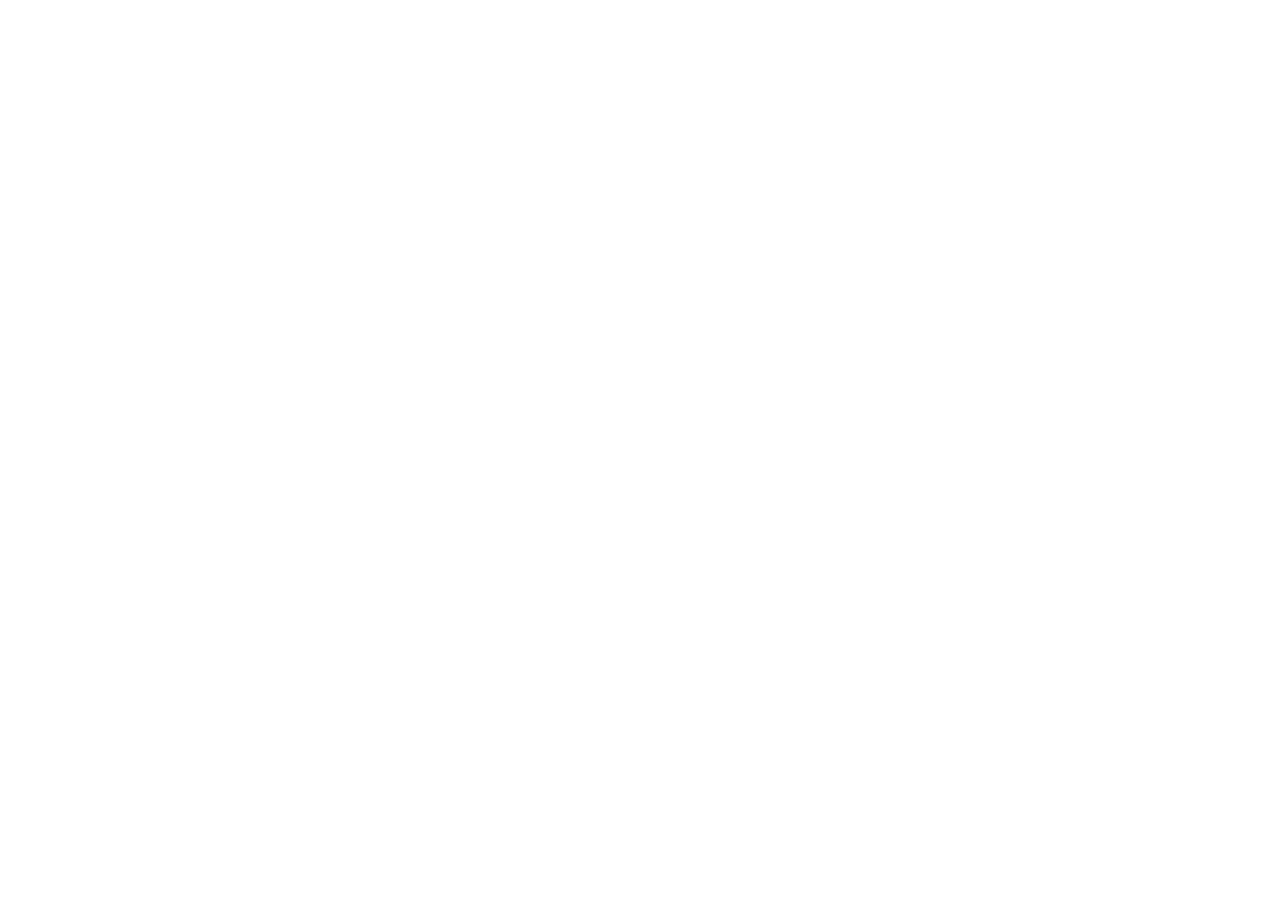
==== index.html @ 85d48e86 "Add new CSS files for layout and styling improvements - Created blog.css for navigation and card com" ====
<!doctype html>
<html lang="en">
  <head>
    <meta charset="UTF-8" />
    <meta name="viewport" content="width=device-width, initial-scale=1.0" />
    <link
      rel="stylesheet"
      href="https://fonts.googleapis.com/css2?family=Material+Symbols+Outlined:opsz,wght,FILL,GRAD@20..48,100..700,0..1,-50..200&amp;icon_names=share,visibility"
    />
    <link rel="stylesheet" href="./static/reset.css" />
    <link rel="stylesheet" href="./static/base.css" />
    <link rel="stylesheet" href="./static/index.css" />
    <title>2026_最終任務 - 個人品牌網站</title>
  </head>
  <body></body>
</html>
---- static/base.css ----
/* 載入字形 */
/* 1. 載入 Noto Sans 字體 (你原本就有的) */
@import url("https://fonts.googleapis.com/css2?family=Noto+Sans:ital,wght@0,100..900;1,100..900&display=swap");
/* ✨ 2. 載入 Google Material Symbols 圖標庫 */
@import url("https://fonts.googleapis.com/css2?family=Material+Symbols+Outlined:opsz,wght,FILL,GRAD@20..48,100..700,0..1,-50..200");
/* ✨ 3. 載入 Bootstrap Icons 圖標庫 */
@import url("https://cdn.jsdelivr.net/npm/bootstrap-icons@1.11.3/font/bootstrap-icons.min.css");

/* 設定設計稿色票變數 */
:root {
  --column: 12; /* 拆分成 12 格網格系統 */
  --gutter: 24px; /* gutter 配置 24px */

  /* Primary */
  --color-primary-50: #fdf7f1;
  --color-primary-100: #fde6cf;
  --color-primary-500: #f5b87b;
  --color-primary-900: #24140b;

  /* Neutral */
  --color-neutral-0: #ffffff;
  --color-neutral-500: #737373;
  --color-neutral-700: #404040;
  --color-neutral-900: #1e1e1e;

  /* Dark */
  --color-dark-40a: rgba(0, 0, 0, 0.4);
  --color-dark-60a: rgba(0, 0, 0, 0.6);
}

/* 全域通用設定 */
*,
*::before,
*::after {
  box-sizing: border-box;
}

input,
textarea {
  font: inherit;
  color: inherit;
}

textarea {
  resize: none;
}

body {
  line-height: 1.5;
  letter-spacing: 0.02em;
  font-family: "Noto Sans", sans-serif;
}

img {
  vertical-align: middle;
  max-width: 100%;
}

a {
  text-decoration: none;
  color: inherit; /* 繼承父層顏色 */
}

/* google icon 預設設定 */

.material-symbols-outlined {
  font-variation-settings:
    "FILL" 0,
    "wght" 400,
    "GRAD" 0,
    "opsz" 24;
  font-size: 20px;
  display: block;
}

/* 設計稿字型 class 設定 */
/* heading-lg 以下沿用 body 的 line-height: 1.5 */
/* ----------- */

/* Display - font-weight: 700 */
.display-1 {
  font-size: 300px;
  font-weight: 700;
  line-height: 1.2;
}

.display-2 {
  font-size: 160px;
  font-weight: 700;
  line-height: 1.2;
}

/* Heading - font-weight: 700 */

.heading-xxxl {
  font-size: clamp(2.5rem, 1.893rem + 2.589vw, 5rem);
  font-weight: 700;
  line-height: 1.2;
}

.heading-xxl {
  font-size: 48px;
  font-weight: 700;
  line-height: 1.2;
}

.heading-xl {
  font-size: 40px;
  font-weight: 700;
  line-height: 1.2;
}

.heading-lg {
  font-size: 32px;
  font-weight: 700;
}

.heading-md {
  font-size: 28px;
  font-weight: 700;
}
.heading-sm {
  font-size: 24px;
  font-weight: 700;
}
.heading-xs {
  font-size: 20px;
  font-weight: 700;
}
.heading-xxs {
  font-size: 18px;
  font-weight: 700;
}
.heading-xxxs {
  font-size: 16px;
  font-weight: 700;
}
.heading-xxxxs {
  font-size: 14px;
  font-weight: 700;
}

/* Label - font-weight: 500 */
.label-md {
  font-size: 16px;
  font-weight: 500;
}
.label-sm {
  font-size: 14px;
  font-weight: 500;
}
.label-xs {
  font-size: 13px;
  font-weight: 500;
}

/* Paragraph - font-weight: 500 */
.paragraph-md {
  font-size: 16px;
  font-weight: 500;
}
.paragraph-sm {
  font-size: 14px;
  font-weight: 500;
}
.paragraph-xs {
  font-size: 13px;
  font-weight: 500;
}

/* utility class 通用設定 */
/* ----------- */

.btn-reset {
  border: 0;
  background: transparent; /* 移除按鈕預設背景 */
  color: inherit; /* 繼承父層文字顏色 */
  font: inherit; /* 繼承父層字型設定 */
  cursor: pointer; /* 滑鼠移入時顯示手型游標 */
}

.btn-outline {
  border: 1px solid currentColor;
}

.flex-1 {
  flex: 1;
}

.d-flex {
  display: flex;
}

.d-none {
  display: none;
}

.d-block {
  display: block;
}

.d-inline-block {
  display: inline-block;
}

.flex-wrap {
  flex-wrap: wrap;
}

.align-items-center {
  align-items: center;
}

.align-items-start {
  align-items: flex-start;
}

.justify-content-between {
  justify-content: space-between;
}

.justify-content-center {
  justify-content: center;
}

.gap-8 {
  gap: 8px;
}

.gap-12 {
  gap: 12px;
}

.gap-24 {
  gap: 24px;
}

.m-auto {
  margin: auto;
}

.ml-auto {
  margin-left: auto;
}

.mr-4 {
  margin-right: 4px;
}

.mb-4 {
  margin-bottom: 4px;
}

.mb-12 {
  margin-bottom: 12px;
}

.mb-24 {
  margin-bottom: 24px;
}

.mb-40 {
  margin-bottom: 40px;
}

.mb-92 {
  margin-bottom: 92px;
}

.mr-12 {
  margin-right: 12px;
}

.mr-24 {
  margin-right: 24px;
}

.mb-60 {
  margin-bottom: 60px;
}

.pb-4 {
  padding-bottom: 4px;
}

.p-8 {
  padding: 8px;
}

.p-12 {
  padding: 12px;
}

.p-24 {
  padding: 24px;
}

.p-40 {
  padding: 40px;
}

.py-12 {
  padding-top: 12px;
  padding-bottom: 12px;
}

.py-20 {
  padding-top: 20px;
  padding-bottom: 20px;
}

.py-28 {
  padding-top: 28px;
  padding-bottom: 28px;
}

.py-80 {
  padding-top: 80px;
  padding-bottom: 80px;
}

.px-24 {
  padding-left: 24px;
  padding-right: 24px;
}

.px-40 {
  padding-left: 40px;
  padding-right: 40px;
}

.pr-16 {
  padding-right: 16px;
}

.pl-24 {
  padding-left: 24px;
}

.pl-28 {
  padding-left: 28px;
}

.pl-32 {
  padding-left: 32px;
}

.text-neutral-700 {
  color: var(--color-neutral-700);
}

.bg-transparent {
  background-color: transparent;
}

.bg-neutral-0 {
  background-color: var(--color-neutral-0);
}

.bg-neutral-700 {
  background-color: var(--color-neutral-700);
}

.bg-primary-900 {
  background-color: var(--color-primary-900);
}

.bg-primary-50 {
  background-color: var(--color-primary-50);
}

.bg-primary-900 {
  background-color: var(--color-primary-900);
}

.text-neutral-0 {
  color: var(--color-neutral-0);
}

.sticky-top {
  position: sticky;
  top: 0;
}

.rounded-40 {
  border-radius: 40px;
}

.rounded-full {
  border-radius: 999px;
}

.rounded-circle {
  border-radius: 50%;
}

.relative {
  position: relative;
}

.border-0 {
  border: none;
}

.flex-col {
  flex-direction: column;
}

.h-80 {
  height: 80px;
}

.w-80 {
  width: 80px;
}

.w-full {
  width: 100%;
}

.h-full {
  height: 100%;
}

.min-h-0 {
  min-height: 0px;
}

.overflow-x-auto {
  overflow-x: auto;
}

.focus-outline-0:focus-visible {
  outline: 0;
}

/* 隱藏捲軸寬度 */
.hide-scrollbar {
  scrollbar-width: none;

  &::-webkit-scrollbar {
    display: none; /* Safari 專用 */
  }
}

/* z-index 層級控制（數字越大越上層） */
.z-index-1 {
  z-index: 1;
}

.text-24 {
  font-size: 24px;
}

.text-28 {
  font-size: 28px;
}

.text-center {
  text-align: center;
}

.bg-cover-center {
  background-repeat: no-repeat;
  background-size: cover;
  background-position: center;
}

.line-height-1 {
  line-height: 1;
}

.object-fit-cover {
  width: 100%;
  height: 100%;
  object-fit: cover;
}

/* container 設定 */

.container {
  max-width: 1320px;
  padding: 0px 12px;
  margin: auto;
}

/* 格線系統設定 */
/* 網格欄寬計算公式：(容器寬度 - 所有 gutter) / 總欄數 * 佔用欄數 + 欄內 gutter */
/* gutter 總寬 = 24px * 11（12欄之間共 11 個間距） */

.col-2 {
  --span: 2;
  --gap-count: calc(var(--span) - 1);
  width: calc(
    (100% - var(--gutter) * (var(--column) - 1)) / var(--column) * var(--span) +
      var(--gutter) * var(--gap-count)
  );
}

.col-3 {
  --span: 3;
  --gap-count: calc(var(--span) - 1);
  width: calc(
    (100% - var(--gutter) * (var(--column) - 1)) / var(--column) * var(--span) +
      var(--gutter) * var(--gap-count)
  );
}

.col-4 {
  --span: 4;
  --gap-count: calc(var(--span) - 1);
  width: calc(
    (100% - var(--gutter) * (var(--column) - 1)) / var(--column) * var(--span) +
      var(--gutter) * var(--gap-count)
  );
}

.col-5 {
  --span: 5;
  --gap-count: calc(var(--span) - 1);
  width: calc(
    (100% - var(--gutter) * (var(--column) - 1)) / var(--column) * var(--span) +
      var(--gutter) * var(--gap-count)
  );
}

.col-7 {
  --span: 7;
  --gap-count: calc(var(--span) - 1);
  width: calc(
    (100% - var(--gutter) * (var(--column) - 1)) / var(--column) * var(--span) +
      var(--gutter) * var(--gap-count)
  );
}

.col-10 {
  --span: 10;
  --gap-count: calc(var(--span) - 1);
  width: calc(
    (100% - var(--gutter) * (var(--column) - 1)) / var(--column) * var(--span) +
      var(--gutter) * var(--gap-count)
  );
}

.col-12 {
  --span: 12;
  --gap-count: calc(var(--span) - 1);
  width: calc(
    (100% - var(--gutter) * (var(--column) - 1)) / var(--column) * var(--span) +
      var(--gutter) * var(--gap-count)
  );
}

@media (max-width: 992px) {
  .d-mb-block {
    display: block;
  }

  .heading-mobile-xl {
    font-size: 40px;
    font-weight: 700;
    line-height: 1.2;
  }

  .paragraph-mobile-sm {
    font-size: 14px;
    font-weight: 500;
  }

  .mb-md-0 {
    margin-bottom: 0px;
  }

  .mb-md-8 {
    margin-bottom: 8px;
  }

  .mb-md-32 {
    margin-bottom: 32px;
  }

  .mx-md--12 {
    margin-left: -12px;
    margin-right: -12px;
  }

  .mb-md-24 {
    margin-bottom: 24px;
  }

  .mb-md-12 {
    margin-bottom: 12px;
  }

  .pl-md-20 {
    padding-left: 20px;
  }

  .px-md-0 {
    padding-left: 0px;
    padding-right: 0px;
  }

  .px-md-12 {
    padding-left: 12px;
    padding-right: 12px;
  }

  .px-md-16 {
    padding-left: 16px;
    padding-right: 16px;
  }

  .py-md-16 {
    padding-top: 16px;
    padding-bottom: 16px;
  }

  .py-md-40 {
    padding-top: 40px;
    padding-bottom: 40px;
  }

  .p-md-24 {
    padding: 24px;
  }

  .pb-md-24 {
    padding-bottom: 24px;
  }

  .pb-md-16 {
    padding-bottom: 16px;
  }

  .mr-md-12 {
    margin-right: 12px;
  }

  .label-mobile-sm {
    font-size: 14px;
    font-weight: 500;
  }

  .col-md-12 {
    --span: 12;
    --gap-count: calc(var(--span) - 1);
    width: calc(
      (100% - var(--gutter) * (var(--column) - 1)) / var(--column) *
        var(--span) + var(--gutter) * var(--gap-count)
    );
  }

  .flex-md-col {
    flex-direction: column;
  }

  .d-md-block {
    display: block;
  }

  .d-md-none {
    display: none;
  }

  .order-md-1 {
    order: 1;
  }

  .order-md-2 {
    order: 2;
  }

  .rounded-md-32 {
    border-radius: 32px;
  }

  .gap-md-0 {
    gap: 0;
  }

  .gap-md-12 {
    gap: 12px;
  }

  .overflow-x-auto {
    overflow-x: auto;
  }

  .label-mobile-sm {
    font-size: 14px;
    font-weight: 500;
  }

  .lable-mobile-sm {
    font-size: 14px;
    font-weight: 500;
  }

  .heading-mobile-xl {
    font-size: 40px;
    font-weight: 700;
    line-height: 1.2;
  }

  .heading-mobile-sm {
    font-size: 24px;
    font-weight: 700;
  }

  .heading-mobile-xxxxs {
    font-size: 14px;
    font-weight: 700;
  }

  .heading-mobile-xs {
    font-size: 20px;
    font-weight: 700;
  }

  .heading-mobile-md {
    font-size: 24px;
    font-weight: 700;
  }

  .paragraph-mobile-xs {
    font-size: 13px;
    font-weight: 500;
  }

  .text-md-20 {
    font-size: 20px;
  }

  .text-md-24 {
    font-size: 24px;
  }

  .py-md-40 {
    padding-top: 40px;
    padding-bottom: 40px;
  }

  .p-md-12 {
    padding: 12px;
  }
  .mr-md-8 {
    margin-right: 8px;
  }
}

.hero {
  height: calc(
    100vh - 64px
  ); /* 桌機版扣除導覽列高度後，讓 hero 填滿剩餘螢幕高度 */
  overflow: hidden; /* 隱藏超出 hero 高度範圍的內容 */
}

.btn {
  padding: 12px 24px;
  border: none;
  border-radius: 999px;
  font: inherit;
  cursor: pointer;
}

.resume {
  border: 1px solid var(--color-neutral-700);
}

/* 以下均為裝飾物定位 */

.decorate-1 {
  position: absolute;
  top: 97px;
  left: -81px;
}

.decorate-2 {
  position: absolute;
  bottom: 87px;
  right: -80px;
}

.decorate-3 {
  position: absolute;

  &.flower-left-bottom {
    width: 80px;
    height: 80px;
    bottom: 192px;
    left: 391px;
  }

  &.flower-left-top {
    top: 56px;
    left: -226px;
  }

  &.flower-right-center {
    top: 206px;
    right: -170px;
  }
}

.decorate-4 {
  position: absolute;
  top: 120px;
  left: -87px;
}

.decorate-5 {
  position: absolute;
  left: 211px;
  bottom: 83.53px;
}

.decorate-6 {
  display: none;
}

/* Service 區塊樣式 */

.card-list .card {
  min-width: 306px;
}

/* Projects 區塊樣式 */

.project-card {
  &:nth-of-type(1) {
    background-image: url("https://github.com/hexschool/2022-web-layout-training/blob/main/2026-web-camp/project_1.png?raw=true");
  }

  &:nth-of-type(2) {
    background-image: url("https://github.com/hexschool/2022-web-layout-training/blob/main/2026-web-camp/project_2.png?raw=true");
  }

  &:nth-of-type(3) {
    background-image: url("https://github.com/hexschool/2022-web-layout-training/blob/main/2026-web-camp/project_3.png?raw=true");
  }
}

.project-content {
  max-width: 386px;
}

/* Subscription 區塊樣式  */

.subscriptions {
  position: relative;
  background-image: url(https://github.com/hexschool/2022-web-layout-training/blob/main/2026-web-camp/subscription_bg.png?raw=true);
  background-repeat: no-repeat;
  background-position: center;
  background-size: cover;

  &::before {
    content: "";
    display: block;
    width: 100%;
    height: 100%;
    background-color: var(--color-dark-60a);
    position: absolute;
    top: 0;
    left: 0;
  }
}

@media (max-width: 992px) {
  /* 手機版套用的 gap 規則 */
  .gap-md-12 {
    gap: 12px;
  }

  /* 手機版導覽文字樣式  */
  .label-mobile-sm {
    font-size: 14px;
    font-weight: 500;
  }

  /* ✨✨✨ 遮罩樣式 */
  .menu-open .mask {
    position: fixed;
    top: 0;
    left: 0;
    height: 100%;
    width: 100%;
    background-color: rgba(0, 0, 0, 0.6);
  }

  /* ✨✨✨ body 要隱藏捲軸 */
  body.menu-open {
    overflow: hidden;
  }

  .hero {
    height: calc(100vh - 68px);
  }

  .decorate-1 {
    top: 26px;
    left: -27px;
    width: 80px;
    height: 79px;
  }

  .decorate-2 {
    top: 274px;
    right: -25px;
    width: 80px;
    height: 69px;
  }

  .decorate-3 {
    &.flower-left-bottom {
      width: 80px;
      height: 80px;
      top: 414px;
      left: 249px;
    }

    &.flower-left-top {
      display: none;
    }

    &.flower-right-center {
      display: none;
    }
  }

  .decorate-4,
  .decorate-5 {
    display: none;
  }

  /* 僅於手機版顯示的線條圖片 */
  .decorate-6 {
    position: absolute;
    display: block;
    top: 398.41px;
    left: 134.5px;
  }

  /* Service 區塊樣式 */
  .card-list .card {
    min-width: 260px;
  }

  /* Projects 區塊樣式 */
  .project-card {
    padding-top: 280px;

    &:nth-of-type(1) {
      background-image: url("https://github.com/hexschool/2022-web-layout-training/blob/main/2026-web-camp/mobile/project_1.png?raw=true");
    }

    &:nth-of-type(2) {
      background-image: url("https://github.com/hexschool/2022-web-layout-training/blob/main/2026-web-camp/mobile/project_2.png?raw=true");
    }

    &:nth-of-type(3) {
      background-image: url("https://github.com/hexschool/2022-web-layout-training/blob/main/2026-web-camp/mobile/project_3.png?raw=true");
    }
  }

  .project-content {
    max-width: none;
  }
}
---- static/index.css ----
/* 全域通用設定 */
*,
*::before,
*::after {
  box-sizing: border-box;
}
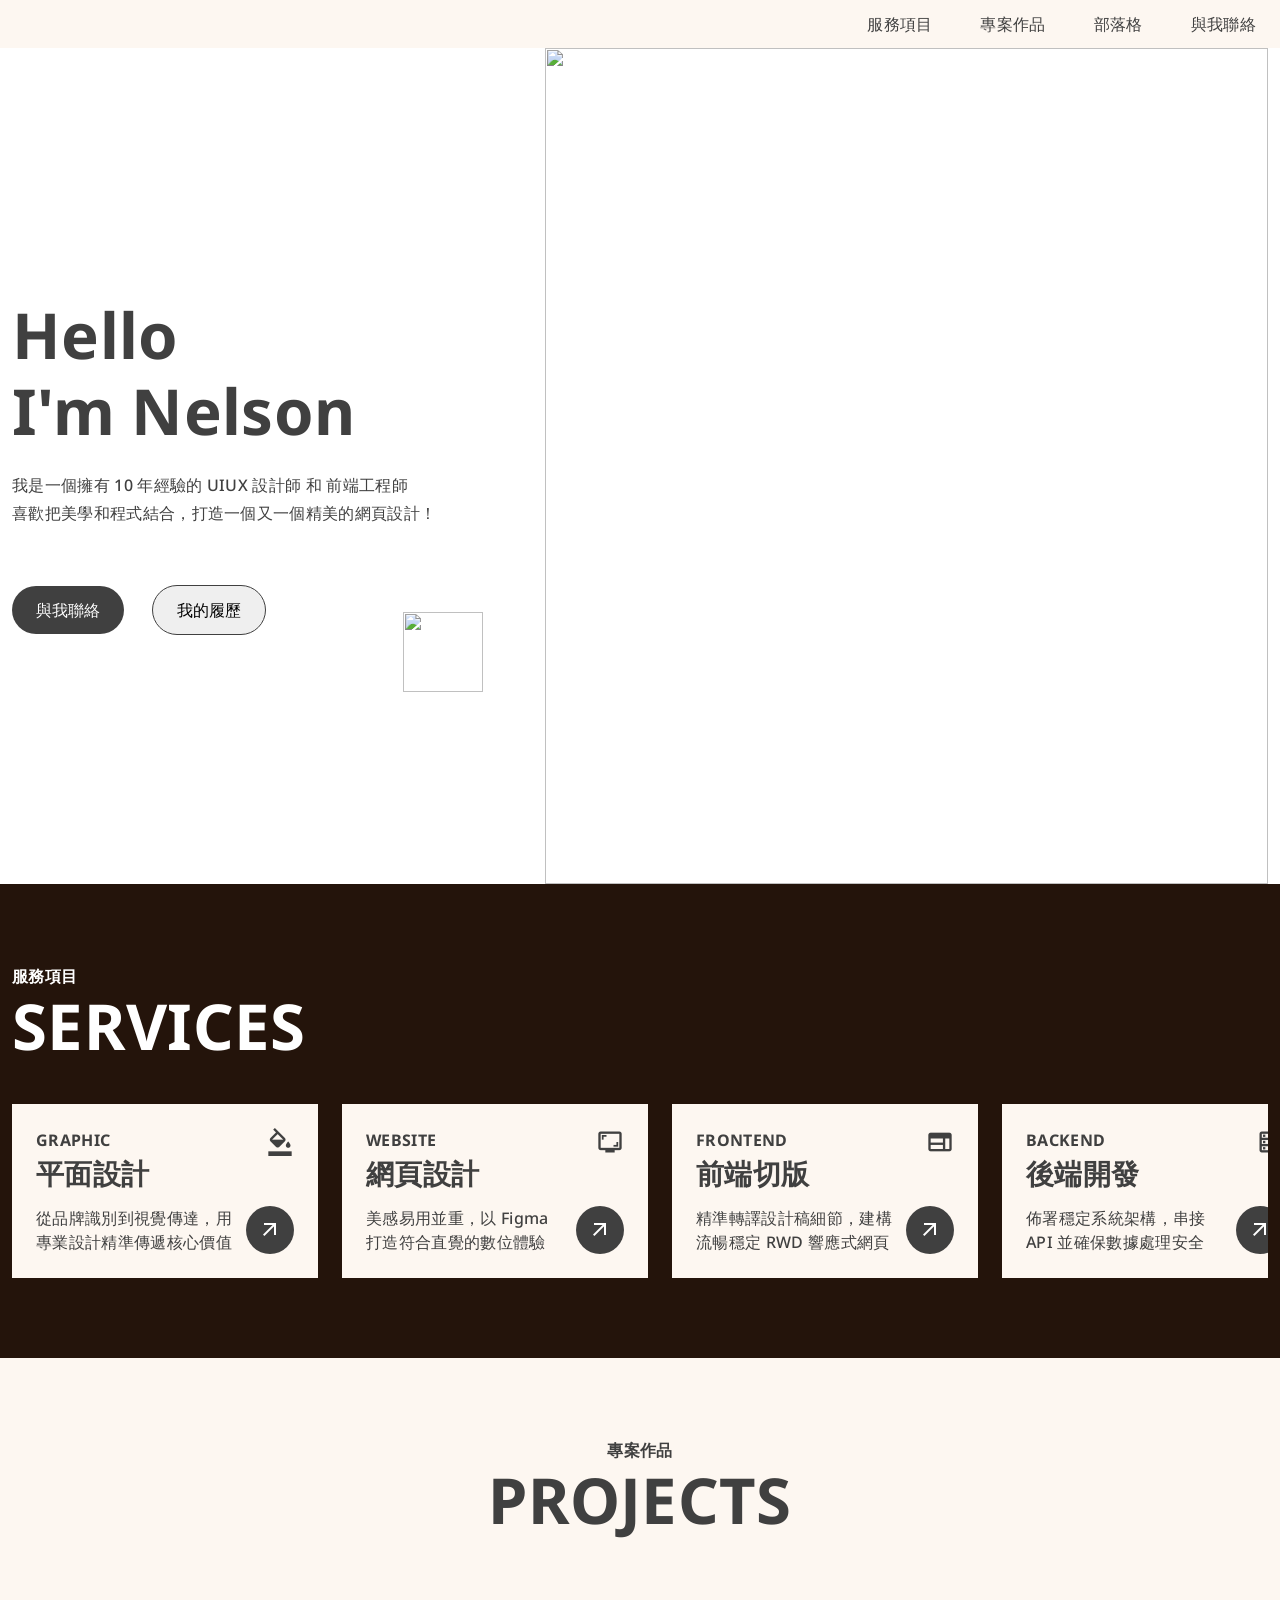
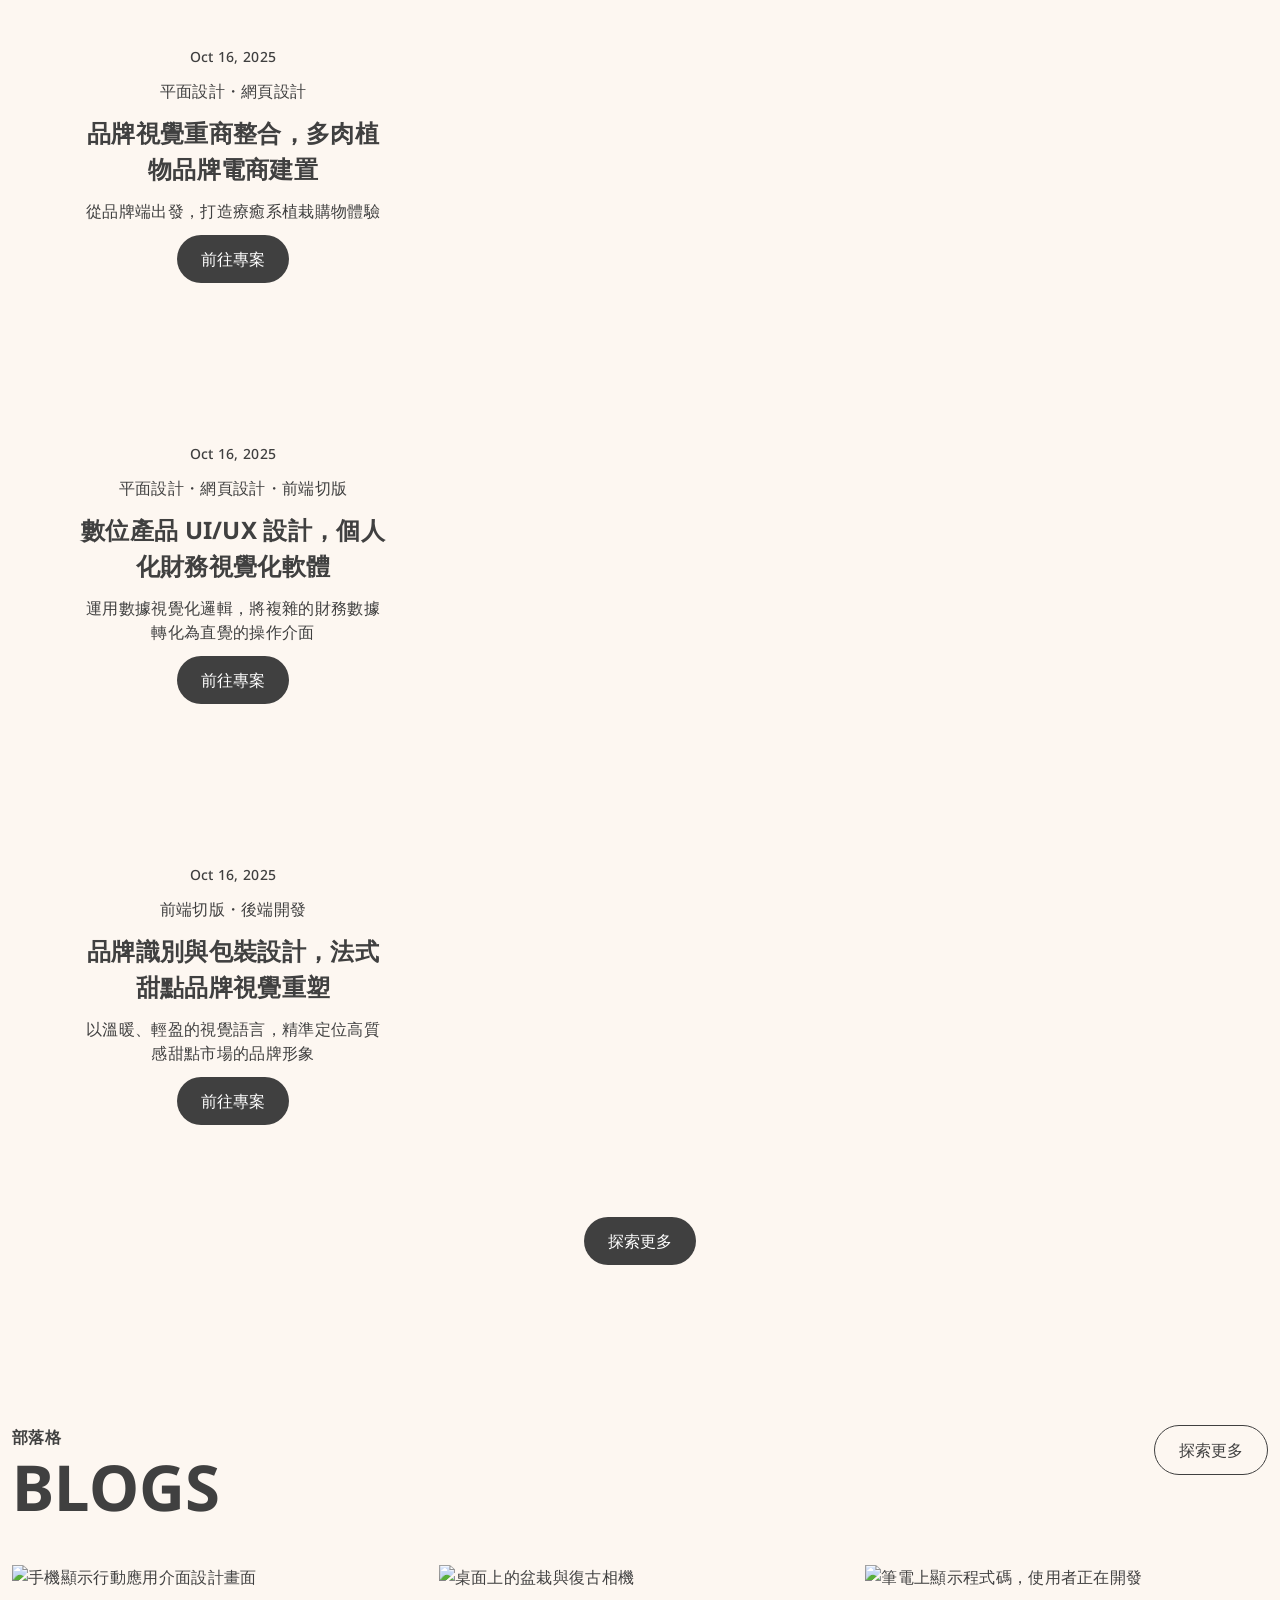
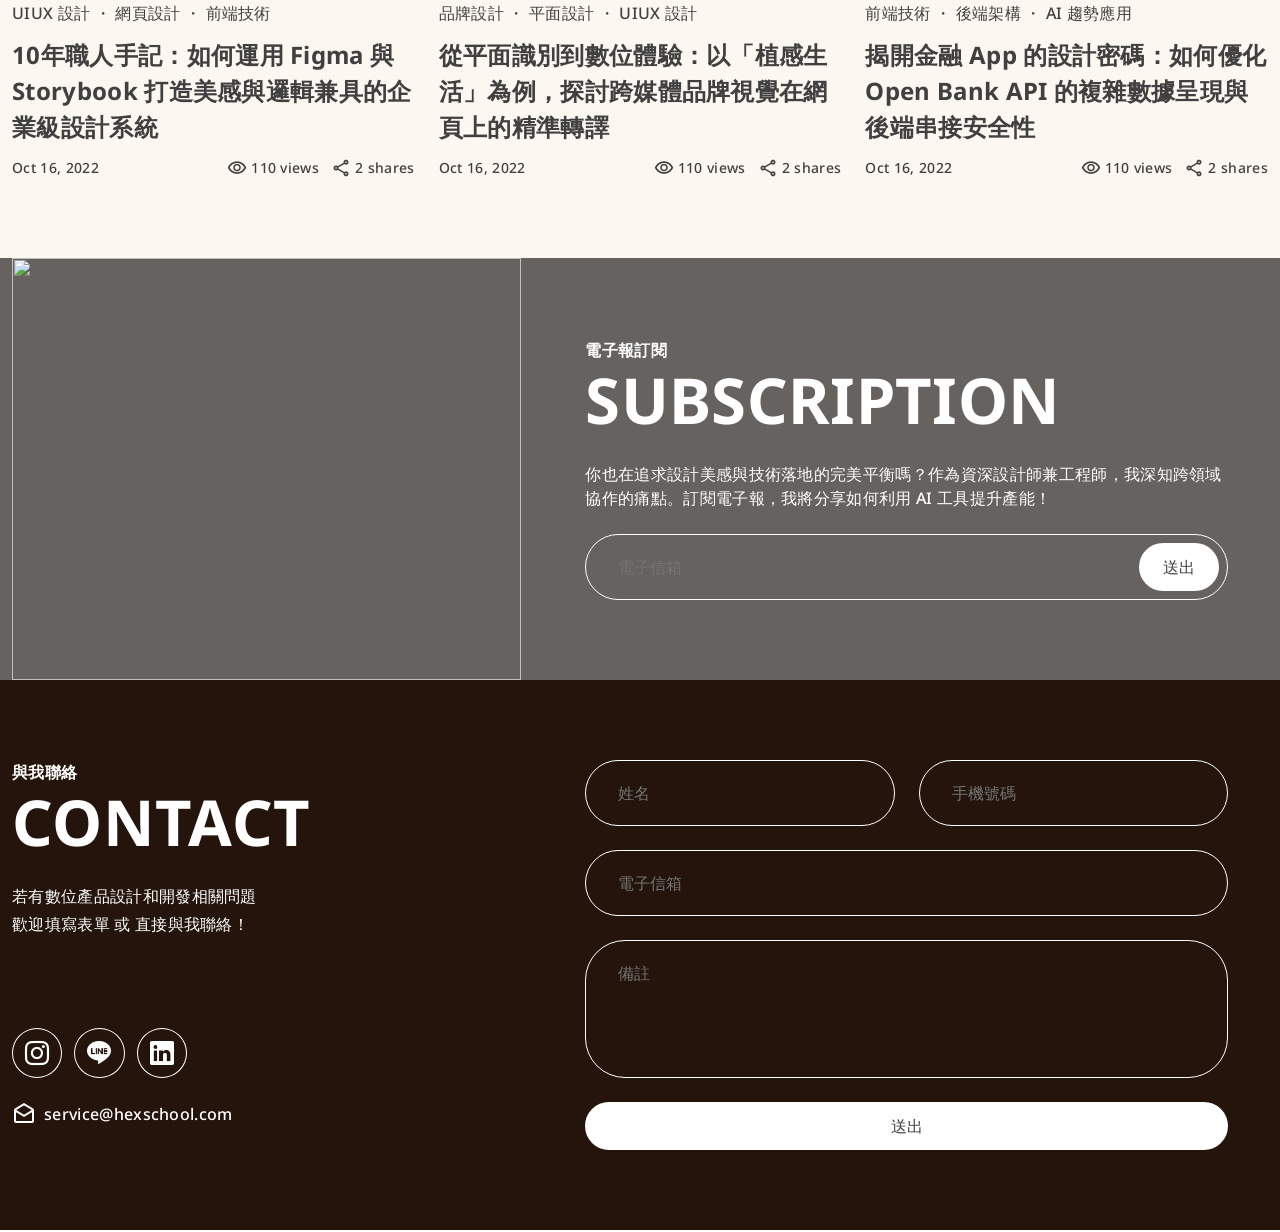
==== commit c34b787d: "Add settings.json for WebFetch permissions and update header, index, and CSS files for improved layo" ====
--- a/index.html
+++ b/index.html
@@ -3,14 +3,426 @@
   <head>
     <meta charset="UTF-8" />
     <meta name="viewport" content="width=device-width, initial-scale=1.0" />
-    <link
-      rel="stylesheet"
-      href="https://fonts.googleapis.com/css2?family=Material+Symbols+Outlined:opsz,wght,FILL,GRAD@20..48,100..700,0..1,-50..200&amp;icon_names=share,visibility"
-    />
     <link rel="stylesheet" href="./static/reset.css" />
     <link rel="stylesheet" href="./static/base.css" />
+    <link rel="stylesheet" href="./static/header.css" />
     <link rel="stylesheet" href="./static/index.css" />
     <title>2026_最終任務 - 個人品牌網站</title>
   </head>
-  <body></body>
+  <body>
+    <div id="header" class="sticky-top z-index-1"></div>
+
+    <!-- Hero 區塊 -->
+    <section class="hero">
+      <div class="container h-full">
+        <div class="d-flex flex-md-col align-items-center h-full relative">
+          <div class="col-5 order-md-2 col-md-12 text-neutral-700">
+            <!-- 主要標題 -->
+            <h1 class="heading-xxxl mb-24 mb-md-12">
+              Hello<br />
+              I'm Nelson
+            </h1>
+            <!-- 內文 -->
+            <p class="paragraph-md paragraph-mobile-sm pb-4">
+              我是一個擁有 10 年經驗的 UIUX 設計師 和 前端工程師
+            </p>
+            <p class="paragraph-md paragraph-mobile-sm mb-60 mb-md-32">
+              喜歡把美學和程式結合，打造一個又一個精美的網頁設計！
+            </p>
+            <!-- 按鈕群組 -->
+            <div class="label-md label-mobile-sm pb-md-24">
+              <button class="btn bg-neutral-700 text-neutral-0 mr-24 mr-md-12" type="button">
+                與我聯絡
+              </button>
+              <button class="btn resume" type="button">我的履歷</button>
+            </div>
+          </div>
+          <div class="col-7 order-md-1 col-md-12 h-full relative ml-auto mb-md-24 min-h-0">
+            <img
+              class="object-fit-cover"
+              src="https://github.com/hexschool/2022-web-layout-training/blob/main/2026-web-camp/index_person.png?raw=true"
+              alt=""
+            />
+            <img
+              class="decorate-1"
+              src="https://github.com/hexschool/2022-web-layout-training/blob/main/2026-web-camp/index_decora_1.png?raw=true"
+              alt=""
+            />
+            <img
+              class="decorate-2"
+              src="https://github.com/hexschool/2022-web-layout-training/blob/main/2026-web-camp/index_decora_2.png?raw=true"
+              alt=""
+            />
+          </div>
+          <!-- 裝飾圖片 -->
+          <img
+            class="decorate-3 w-80 h-80 flower-left-bottom"
+            src="https://github.com/hexschool/2022-web-layout-training/blob/main/2026-web-camp/index_decora_3.png?raw=true"
+            alt=""
+          />
+          <img
+            class="decorate-5"
+            src="https://github.com/hexschool/2022-web-layout-training/blob/main/2026-web-camp/index_decora_5.png?raw=true"
+            alt=""
+          />
+          <img
+            class="decorate-4"
+            src="https://github.com/hexschool/2022-web-layout-training/blob/main/2026-web-camp/index_decora_4.png?raw=true"
+            alt=""
+          />
+          <img
+            class="decorate-3 flower-left-top"
+            src="https://github.com/hexschool/2022-web-layout-training/blob/main/2026-web-camp/index_decora_3.png?raw=true"
+            alt=""
+          />
+          <img
+            class="decorate-3 flower-right-center"
+            src="https://github.com/hexschool/2022-web-layout-training/blob/main/2026-web-camp/index_decora_3.png?raw=true"
+            alt=""
+          />
+          <img
+            class="decorate-6"
+            src="https://github.com/hexschool/2022-web-layout-training/blob/main/2026-web-camp/index_decora_6.png?raw=true"
+            alt=""
+          />
+        </div>
+      </div>
+    </section>
+
+    <!-- Service 區塊 -->
+    <section class="services bg-primary-900 py-80 py-md-40">
+      <div class="container">
+        <div class="text-neutral-0 mb-40 mb-md-24">
+          <h2>
+            <span class="d-block heading-xxxs heading-mobile-xxxxs">服務項目</span>
+            <span class="d-block heading-xxxl">SERVICES</span>
+          </h2>
+        </div>
+        <ul class="card-list hide-scrollbar text-neutral-700 d-flex gap-24 overflow-x-auto">
+          <li class="col-3 card bg-primary-50 p-24 p-md-12">
+            <div class="d-flex mb-12 mb-md-8">
+              <div>
+                <p class="heading-xxxs heading-mobile-xxxxs">GRAPHIC</p>
+                <h3 class="heading-md heading-mobile-sm">平面設計</h3>
+              </div>
+              <span class="text-28 text-md-24 material-symbols-outlined ml-auto">format_color_fill</span>
+            </div>
+            <div class="d-flex">
+              <p class="paragraph-md paragraph-mobile-sm mr-12 mr-md-8">
+                從品牌識別到視覺傳達，用專業設計精準傳遞核心價值
+              </p>
+              <span class="text-24 text-md-20 material-symbols-outlined ml-auto p-12 bg-neutral-700 text-neutral-0 rounded-circle">arrow_outward</span>
+            </div>
+          </li>
+          <li class="col-3 card bg-primary-50 p-24 p-md-12">
+            <div class="d-flex mb-12 mb-md-8">
+              <div>
+                <p class="heading-xxxs heading-mobile-xxxxs">WEBSITE</p>
+                <h3 class="heading-md heading-mobile-sm">網頁設計</h3>
+              </div>
+              <span class="text-28 text-md-24 material-symbols-outlined ml-auto">screenshot_monitor</span>
+            </div>
+            <div class="d-flex">
+              <p class="paragraph-md paragraph-mobile-sm mr-12 mr-md-8">
+                美感易用並重，以 Figma 打造符合直覺的數位體驗
+              </p>
+              <span class="text-24 text-md-20 material-symbols-outlined ml-auto p-12 bg-neutral-700 text-neutral-0 rounded-circle">arrow_outward</span>
+            </div>
+          </li>
+          <li class="col-3 card bg-primary-50 p-24 p-md-12">
+            <div class="d-flex mb-12 mb-md-8">
+              <div>
+                <p class="heading-xxxs heading-mobile-xxxxs">FRONTEND</p>
+                <h3 class="heading-md heading-mobile-sm">前端切版</h3>
+              </div>
+              <span class="text-28 text-md-24 material-symbols-outlined ml-auto">web</span>
+            </div>
+            <div class="d-flex">
+              <p class="paragraph-md paragraph-mobile-sm mr-12 mr-md-8">
+                精準轉譯設計稿細節，建構流暢穩定 RWD 響應式網頁
+              </p>
+              <span class="text-24 text-md-20 material-symbols-outlined ml-auto p-12 bg-neutral-700 text-neutral-0 rounded-circle">arrow_outward</span>
+            </div>
+          </li>
+          <li class="col-3 card bg-primary-50 p-24 p-md-12">
+            <div class="d-flex mb-12 mb-md-8">
+              <div>
+                <p class="heading-xxxs heading-mobile-xxxxs">BACKEND</p>
+                <h3 class="heading-md heading-mobile-sm">後端開發</h3>
+              </div>
+              <span class="text-28 text-md-24 material-symbols-outlined ml-auto">data_table</span>
+            </div>
+            <div class="d-flex">
+              <p class="paragraph-md paragraph-mobile-sm mr-12 mr-md-8">
+                佈署穩定系統架構，串接 API 並確保數據處理安全
+              </p>
+              <span class="text-24 text-md-20 material-symbols-outlined ml-auto p-12 bg-neutral-700 text-neutral-0 rounded-circle">arrow_outward</span>
+            </div>
+          </li>
+        </ul>
+      </div>
+    </section>
+
+    <!-- Projects 區塊 -->
+    <section class="projects bg-primary-50 py-80 py-md-40">
+      <div class="container">
+        <div class="text-neutral-700 mb-40 mb-md-24 text-center">
+          <h2>
+            <span class="d-block heading-xxxs heading-mobile-xxxxs">專案作品</span>
+            <span class="d-block heading-xxxl">PROJECTS</span>
+          </h2>
+        </div>
+        <ul>
+          <li class="project-card bg-cover-center bg-primary-50 text-neutral-700 text-center py-28 pl-28 px-md-16 pb-md-16 mb-24">
+            <div class="project-content bg-primary-50 p-40 p-md-24">
+              <time class="paragraph-sm paragraph-mobile-xs mb-12 d-block" datetime="2025-10-16">Oct 16, 2025</time>
+              <p class="paragraph-md paragraph-mobile-sm mb-12">
+                平面設計・網頁設計
+              </p>
+              <h3 class="heading-sm heading-mobile-xs mb-12">
+                品牌視覺重商整合，多肉植物品牌電商建置
+              </h3>
+              <p class="paragraph-md paragraph-mobile-sm mb-12">
+                從品牌端出發，打造療癒系植栽購物體驗
+              </p>
+              <button class="btn-reset rounded-full text-neutral-0 lable-md lable-mobile-sm px-24 py-12 bg-neutral-700" type="button">
+                前往專案
+              </button>
+            </div>
+          </li>
+          <li class="project-card bg-cover-center bg-primary-50 text-neutral-700 text-center py-28 pl-28 px-md-16 pb-md-16 mb-24">
+            <div class="project-content bg-primary-50 p-40 p-md-24">
+              <time class="paragraph-sm paragraph-mobile-xs mb-12 d-block" datetime="2025-10-16">Oct 16, 2025</time>
+              <p class="paragraph-md paragraph-mobile-sm mb-12">
+                平面設計・網頁設計・前端切版
+              </p>
+              <h3 class="heading-sm heading-mobile-xs mb-12">
+                數位產品 UI/UX 設計，個人化財務視覺化軟體
+              </h3>
+              <p class="paragraph-md paragraph-mobile-sm mb-12">
+                運用數據視覺化邏輯，將複雜的財務數據轉化為直覺的操作介面
+              </p>
+              <button class="btn-reset rounded-full text-neutral-0 lable-md lable-mobile-sm px-24 py-12 bg-neutral-700" type="button">
+                前往專案
+              </button>
+            </div>
+          </li>
+          <li class="project-card bg-cover-center bg-primary-50 text-neutral-700 text-center py-28 pl-28 px-md-16 pb-md-16 mb-24">
+            <div class="project-content bg-primary-50 p-40 p-md-24">
+              <time class="paragraph-sm paragraph-mobile-xs mb-12 d-block" datetime="2025-10-16">Oct 16, 2025</time>
+              <p class="paragraph-md paragraph-mobile-sm mb-12">
+                前端切版・後端開發
+              </p>
+              <h3 class="heading-sm heading-mobile-xs mb-12">
+                品牌識別與包裝設計，法式甜點品牌視覺重塑
+              </h3>
+              <p class="paragraph-md paragraph-mobile-sm mb-12">
+                以溫暖、輕盈的視覺語言，精準定位高質感甜點市場的品牌形象
+              </p>
+              <button class="btn-reset rounded-full text-neutral-0 lable-md lable-mobile-sm px-24 py-12 bg-neutral-700" type="button">
+                前往專案
+              </button>
+            </div>
+          </li>
+        </ul>
+        <button class="btn-reset rounded-full text-neutral-0 lable-md px-24 py-12 bg-neutral-700 d-block m-auto" type="button">
+          探索更多
+        </button>
+      </div>
+    </section>
+
+    <!-- Blogs 區塊 -->
+    <section class="blogs bg-primary-50 py-80 py-md-40">
+      <div class="container">
+        <div class="text-neutral-700 mb-40 mb-md-24 d-flex align-items-start">
+          <h2>
+            <span class="d-block heading-xxxs heading-mobile-xxxxs">部落格</span>
+            <span class="d-block heading-xxxl">BLOGS</span>
+          </h2>
+          <button type="button" class="btn-reset btn-outline lable-md rounded-full px-24 py-12 ml-auto">
+            探索更多
+          </button>
+        </div>
+        <ul class="d-flex gap-24 text-neutral-700 overflow-x-auto hide-scrollbar">
+          <li class="col-4 blog-card">
+            <div>
+              <img
+                src="https://github.com/hexschool/2022-web-layout-training/blob/main/2026-web-camp/blog_2.png?raw=true"
+                alt="手機顯示行動應用介面設計畫面"
+              />
+            </div>
+            <div>
+              <p class="paragraph-md mb-12 mb-md-8 paragraph-mobile-sm">
+                <span>UIUX 設計</span>
+                <span>・</span>
+                <span>網頁設計</span>
+                <span>・</span>
+                <span>前端技術</span>
+              </p>
+              <h3 class="heading-sm mb-12 mb-md-8 heading-mobile-xs">
+                10年職人手記：如何運用 Figma 與 Storybook
+                打造美感與邏輯兼具的企業級設計系統
+              </h3>
+              <div class="paragraph-sm d-flex paragraph-mobile-xs">
+                <time datetime="2022-10-16">
+                  <span class="d-mb-block">Oct 16,</span>
+                  <span class="d-mb-block">2022</span>
+                </time>
+                <div class="d-flex ml-auto gap-12">
+                  <div class="d-flex align-items-center">
+                    <span class="material-symbols-outlined mr-4">visibility</span>
+                    <span>110 views</span>
+                  </div>
+                  <div class="d-flex align-items-center">
+                    <span class="material-symbols-outlined mr-4">share</span>
+                    <span>2 shares</span>
+                  </div>
+                </div>
+              </div>
+            </div>
+          </li>
+          <li class="col-4 blog-card">
+            <div>
+              <img
+                src="https://github.com/hexschool/2022-web-layout-training/blob/main/2026-web-camp/blog_3.png?raw=true"
+                alt="桌面上的盆栽與復古相機"
+              />
+            </div>
+            <div>
+              <p class="paragraph-md mb-12 mb-md-8 paragraph-mobile-sm">
+                <span>品牌設計</span>
+                <span>・</span>
+                <span>平面設計</span>
+                <span>・</span>
+                <span>UIUX 設計</span>
+              </p>
+              <h3 class="heading-sm mb-12 mb-md-8 heading-mobile-xs">
+                從平面識別到數位體驗：以「植感生活」為例，探討跨媒體品牌視覺在網頁上的精準轉譯
+              </h3>
+              <div class="paragraph-sm d-flex paragraph-mobile-xs">
+                <time datetime="2022-10-16">
+                  <span class="d-mb-block">Oct 16,</span>
+                  <span class="d-mb-block">2022</span>
+                </time>
+                <div class="d-flex ml-auto gap-12">
+                  <div class="d-flex align-items-center">
+                    <span class="material-symbols-outlined mr-4">visibility</span>
+                    <span>110 views</span>
+                  </div>
+                  <div class="d-flex align-items-center">
+                    <span class="material-symbols-outlined mr-4">share</span>
+                    <span>2 shares</span>
+                  </div>
+                </div>
+              </div>
+            </div>
+          </li>
+          <li class="col-4 blog-card">
+            <div>
+              <img
+                src="https://github.com/hexschool/2022-web-layout-training/blob/main/2026-web-camp/blog_5.png?raw=true"
+                alt="筆電上顯示程式碼，使用者正在開發"
+              />
+            </div>
+            <div>
+              <p class="paragraph-md mb-12 mb-md-8 paragraph-mobile-sm">
+                <span>前端技術</span>
+                <span>・</span>
+                <span>後端架構</span>
+                <span>・</span>
+                <span>AI 趨勢應用</span>
+              </p>
+              <h3 class="heading-sm mb-12 mb-md-8 heading-mobile-xs">
+                揭開金融 App 的設計密碼：如何優化 Open Bank API
+                的複雜數據呈現與後端串接安全性
+              </h3>
+              <div class="paragraph-sm d-flex paragraph-mobile-xs">
+                <time datetime="2022-10-16">
+                  <span class="d-mb-block">Oct 16,</span>
+                  <span class="d-mb-block">2022</span>
+                </time>
+                <div class="d-flex ml-auto gap-12">
+                  <div class="d-flex align-items-center">
+                    <span class="material-symbols-outlined mr-4">visibility</span>
+                    <span>110 views</span>
+                  </div>
+                  <div class="d-flex align-items-center">
+                    <span class="material-symbols-outlined mr-4">share</span>
+                    <span>2 shares</span>
+                  </div>
+                </div>
+              </div>
+            </div>
+          </li>
+        </ul>
+      </div>
+    </section>
+
+    <!-- Subscription 區塊 -->
+    <section class="subscriptions bg-primary-50">
+      <div class="container relative">
+        <div class="d-flex gap-24 flex-md-col gap-md-0 mx-md--12">
+          <div class="col-5 col-md-12">
+            <img
+              class="object-fit-cover"
+              src="https://github.com/hexschool/2022-web-layout-training/blob/main/2026-web-camp/subscription.png?raw=true"
+              alt=""
+            />
+          </div>
+          <div class="col-7 col-md-12">
+            <div class="text-neutral-0 px-40 py-md-40 px-md-12 h-full d-flex flex-col justify-content-center py-80 py-md-40">
+              <h2 class="mb-24 mb-md-12">
+                <span class="d-block heading-xxxs heading-mobile-xxxxs">電子報訂閱</span>
+                <span class="d-block heading-xxxl">SUBSCRIPTION</span>
+              </h2>
+              <p class="paragraph-md mb-24 paragraph-mobile-sm">
+                你也在追求設計美感與技術落地的完美平衡嗎？作為資深設計師兼工程師，我深知跨領域協作的痛點。訂閱電子報，我將分享如何利用
+                AI 工具提升產能！
+              </p>
+              <div class="d-flex rounded-40 btn-outline p-8">
+                <input
+                  class="paragraph-md py-12 pl-24 text-neutral-0 bg-transparent border-0 focus-outline-0 flex-1 paragraph-mobile-sm"
+                  type="text"
+                  placeholder="電子信箱"
+                />
+                <button
+                  type="button"
+                  class="label-md btn-reset py-12 px-24 bg-neutral-0 rounded-full text-neutral-700 label-mobile-sm"
+                >
+                  送出
+                </button>
+              </div>
+            </div>
+          </div>
+        </div>
+      </div>
+    </section>
+
+    <div id="footer"></div>
+
+    <script>
+      async function loadComponent(id, file) {
+        const res = await fetch(file);
+        const html = await res.text();
+        document.getElementById(id).innerHTML = html;
+        if (id === "header") {
+          initHeaderEvents();
+        }
+      }
+
+      function initHeaderEvents() {
+        const menuBtn = document.querySelector(".btn-menu");
+        const navList = document.querySelector(".nav-list");
+        if (menuBtn && navList) {
+          menuBtn.addEventListener("click", function () {
+            navList.classList.toggle("active");
+            document.body.classList.toggle("menu-open");
+          });
+        }
+      }
+
+      loadComponent("header", "components/header.html");
+      loadComponent("footer", "components/footer.html");
+    </script>
+  </body>
 </html>
--- a/static/header.css
+++ b/static/header.css
@@ -0,0 +1,96 @@
+/* header 導覽列 */
+
+.main-nav {
+  background-color: var(--color-primary-50);
+  /* ✨✨✨ 讓導覽列一直保持在上方 */
+  position: sticky;
+  top: 0;
+  left: 0;
+}
+
+.logo {
+  padding: 12px 0;
+}
+
+.nav-list {
+  color: var(--color-neutral-700);
+}
+
+.nav-link {
+  display: inline-block;
+  padding: 4px 12px;
+}
+
+.btn-menu {
+  display: none; /* 預設隱藏（桌機版不顯示） */
+  border: 0;
+  padding: 12px;
+  background: transparent; /* 移除按鈕預設背景 */
+  color: inherit; /* 繼承父層文字顏色 */
+  font: inherit; /* 繼承父層字型設定 */
+  cursor: pointer; /* 滑鼠移入時顯示手型游標 */
+}
+
+/* 頁面內容佔位區塊，用於模擬實際內容高度 */
+.placeholder {
+  height: 100vh;
+  background-color: #fa0;
+}
+
+@media (max-width: 992px) {
+  /* 手機版套用的 logo 樣式  */
+  .logo {
+    padding: 14px 0;
+  }
+
+  /* 漢堡選單手機版顯示 */
+  .btn-menu {
+    display: block;
+    border: 1px solid var(--color-neutral-700); /* 手機版漢堡選單有一個外框 */
+    border-radius: 50%; /* 使外框變成圓形  */
+  }
+
+  /* 
+    手機版主導覽列預設為收合狀態。
+    點擊選單按鈕後，透過加入 active class 切換為展開狀態。
+  */
+  .nav-list {
+    opacity: 0; /* 讓內容透明，但元素本身仍會佔據版面空間 */
+    max-height: 0px; /* 將高度收合為 0，避免元素佔據垂直空間 */
+    display: flex; /* 顯示導覽列，並啟用 flex 排版 */
+    flex-direction: column; /* 手機版選單項目改為垂直排列 */
+    align-items: center; /* ✨ 讓裡面的文字選項置中 */
+    overflow: hidden; /* 隱藏超出 max-height 範圍的內容 */
+    width: 100%; /* 讓導覽列寬度佔滿父層，搭配 flex-wrap 使其換行顯示 */
+    text-align: center;
+
+    /* ✨✨✨ 改成絕對定位的方式*/
+    position: absolute;
+    top: 60px;
+    left: 0px;
+    background-color: var(--color-primary-50); /* ✨ 設定背景底色 */
+    transition: all 0.3s ease-in-out; /* 統一過渡動畫速度 */
+  }
+
+  /* 第一個選單項目增加上方間距 */
+  .nav-list li:first-child {
+    padding-top: 12px;
+  }
+
+  /* 最後一個選單項目增加下方間距 */
+  .nav-list li:last-child {
+    padding-bottom: 12px;
+  }
+
+  /* 主導覽列展開狀態 */
+  .nav-list.active {
+    opacity: 1; /* 讓內容顯示出來 */
+    max-height: calc(100vh - 68px); /* 展開導覽列高度 */
+    /*display: flex;*/ /* 顯示導覽列，並啟用 flex 排版 */
+    /*flex-direction: column;*/ /* 手機版選單項目改為垂直排列 */
+    /*text-align: center;*/
+    transition:
+      opacity 0.3s ease-in,
+      max-height 0.3s ease-in; /* 加入淡入與展開動畫 */
+  }
+}
--- a/static/index.css
+++ b/static/index.css
@@ -1,6 +1,28 @@
-/* 全域通用設定 */
-*,
-*::before,
-*::after {
-  box-sizing: border-box;
+/* Blog 卡片（首頁 Blogs 區塊） */
+
+.blog-card {
+  min-width: 260px;
 }
+
+.blog-card img {
+  width: 100%;
+  aspect-ratio: 416 / 240;
+  object-fit: cover;
+  margin-bottom: 12px;
+}
+
+/* 聯絡表單輸入框（footer 兩欄並排） */
+
+.contact-input-half {
+  width: calc(50% - 12px);
+}
+
+@media (max-width: 992px) {
+  .contact-input-half {
+    width: 100%;
+  }
+
+  .w-md-full {
+    width: 100%;
+  }
+}
